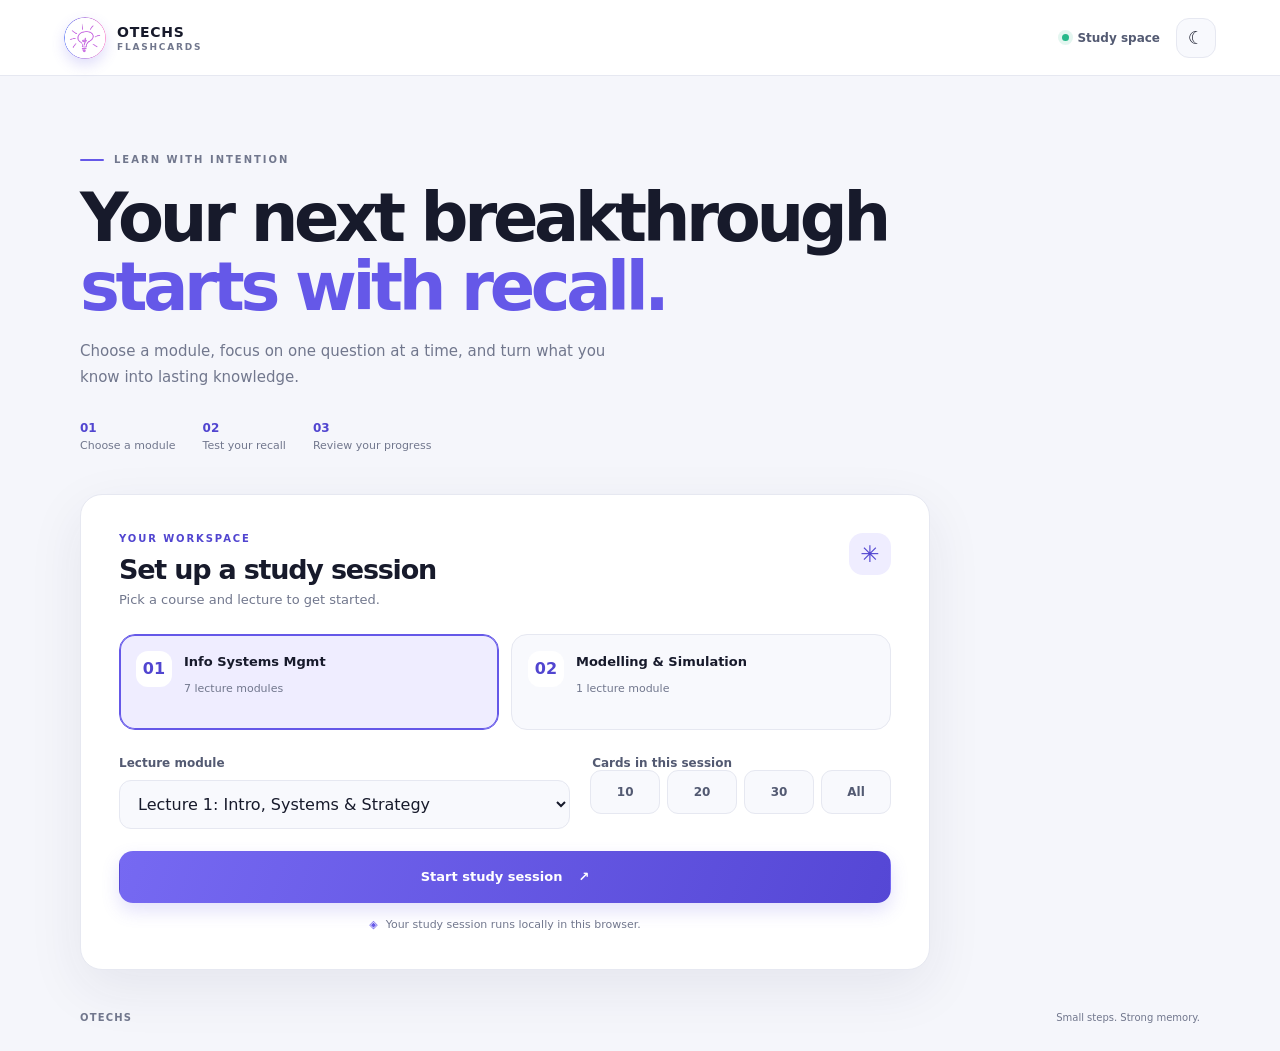
==== index.html @ 9819efbc "1s" ====
<!doctype html>
<html lang="en" data-theme="light">
<head>
  <meta charset="utf-8">
  <meta name="viewport" content="width=device-width, initial-scale=1">
  <meta name="color-scheme" content="light dark">
  <title>OTTECHIES Flashcards — Study dashboard</title>
  <link rel="icon" type="image/png" href="favicon.png">
  <link rel="stylesheet" href="css/shared.css">
  <link rel="stylesheet" href="css/setup.css">
  <!-- Keep your original course-data files in the project root. -->
  <script defer src="ism_lecture1.js"></script>
  <script defer src="mis_7102_lecture3.js"></script>
  <script defer src="ism_chapter1.js"></script>
  <script defer src="ism_chapter2.js"></script>
  <script defer src="ism_chapter3.js"></script>
  <script defer src="ism_chapter4.js"></script>
  <script defer src="ism_chapter5.js"></script>
  <script defer src="ism_chapter6.js"></script>
  <script defer src="js/theme.js"></script>
  <script defer src="js/setup.js"></script>
</head>
<body>
  <header class="topbar">
    <a class="brand" href="index.html" aria-label="OTTECHIES Flashcards home">
    <img src="OTTECHIES (1).jpg" alt="OTTECHIES Logo" class="brand-mark">
    <span class="brand-copy"><strong>OTECHS</strong><small>FLASHCARDS</small></span>
  </a>
    <div class="topbar-actions">
      <span class="status-chip"><span class="status-dot"></span> Study space</span>
      <button class="icon-button" type="button" data-theme-toggle aria-label="Switch color theme" title="Switch color theme"><span data-theme-icon>☾</span></button>
    </div>
  </header>

  <main class="page-shell">
    <section class="hero">
      <div class="eyebrow"><span class="eyebrow-line"></span> LEARN WITH INTENTION</div>
      <h1>Your next breakthrough<br><span>starts with recall.</span></h1>
      <p class="hero-copy">Choose a module, focus on one question at a time, and turn what you know into lasting knowledge.</p>
      <div class="hero-stats">
        <div><strong>01</strong><span>Choose a module</span></div>
        <div><strong>02</strong><span>Test your recall</span></div>
        <div><strong>03</strong><span>Review your progress</span></div>
      </div>
    </section>

    <section class="panel setup-panel" aria-labelledby="setup-title">
      <div class="section-heading">
        <div>
          <p class="section-kicker">YOUR WORKSPACE</p>
          <h2 id="setup-title">Set up a study session</h2>
          <p class="muted">Pick a course and lecture to get started.</p>
        </div>
        <span class="section-icon" aria-hidden="true">✳</span>
      </div>

      <div id="course-list" class="course-list" aria-label="Courses"></div>
      <p id="course-empty" class="notice" hidden>
        <strong>No course data found.</strong>
        Add your original <code>ism_lecture1.js</code> and <code>mis_7102_lecture3.js</code> files beside <code>index.html</code>. They should define <code>window.QUIZ_COURSES</code>, as in your original app.
      </p>

      <div class="form-grid">
        <label class="field">
          <span>Lecture module</span>
          <select id="lecture-select"><option value="">Select a course first</option></select>
        </label>
        <fieldset class="field deck-size-field">
          <legend>Cards in this session</legend>
          <div class="choice-row" id="deck-size-options">
            <button type="button" class="choice-button" data-count="10">10</button>
            <button type="button" class="choice-button" data-count="20">20</button>
            <button type="button" class="choice-button" data-count="30">30</button>
            <button type="button" class="choice-button" data-count="all">All</button>
          </div>
        </fieldset>
      </div>
      <button id="start-btn" class="primary-button" type="button" disabled>
        Start study session <span aria-hidden="true">↗</span>
      </button>
      <p class="privacy-note"><span aria-hidden="true">◈</span> Your study session runs locally in this browser.</p>
    </section>

    <footer class="page-footer"><span>OTECHS</span><span>Small steps. Strong memory.</span></footer>
  </main>
</body>
</html>
---- css/shared.css ----
:root {
  color-scheme: light;
  --bg: #f5f6fb;
  --surface: #ffffff;
  --surface-soft: #f8f9fd;
  --surface-raised: #ffffff;
  --text: #171a2b;
  --muted: #71778d;
  --muted-strong: #535a72;
  --border: #e6e8f1;
  --accent: #6558e8;
  --accent-hover: #5145d0;
  --accent-soft: #efedff;
  --accent-text: #5145d0;
  --shadow: 0 18px 55px rgba(35, 38, 77, .08);
  --shadow-small: 0 8px 24px rgba(35, 38, 77, .06);
  --green: #16856a;
  --green-soft: #e5f7f0;
  --amber: #b97818;
  --amber-soft: #fff4df;
  --red: #c34b63;
  --red-soft: #ffebef;
  --radius: 22px;
}
html[data-theme="dark"] {
  color-scheme: dark;
  --bg: #0d1020;
  --surface: #151a2d;
  --surface-soft: #1a2035;
  --surface-raised: #20263c;
  --text: #f1f3ff;
  --muted: #9aa3bd;
  --muted-strong: #c0c7dc;
  --border: #2c3450;
  --accent: #a59aff;
  --accent-hover: #b7afff;
  --accent-soft: #302b52;
  --accent-text: #c6bfff;
  --shadow: 0 18px 55px rgba(0, 0, 0, .25);
  --shadow-small: 0 8px 24px rgba(0, 0, 0, .18);
  --green: #64d7b0;
  --green-soft: #173b37;
  --amber: #f0bd66;
  --amber-soft: #44351e;
  --red: #ff91a5;
  --red-soft: #472532;
}
* { box-sizing: border-box; }
html { min-height: 100%; background: var(--bg); }
body { min-height: 100vh; margin: 0; color: var(--text); background: var(--bg); font-family: Inter, ui-sans-serif, system-ui, -apple-system, BlinkMacSystemFont, "Segoe UI", sans-serif; transition: background .2s, color .2s; }
button, select { font: inherit; }
button, a { -webkit-tap-highlight-color: transparent; }
button { cursor: pointer; }
a { color: inherit; text-decoration: none; }
button:focus-visible, a:focus-visible, select:focus-visible { outline: 3px solid var(--accent); outline-offset: 3px; }
.topbar {
  position: sticky;
  top: 0;
  z-index: 1000;
  height: 76px;
  padding: 0 clamp(18px, 5vw, 72px);
  display: flex;
  align-items: center;
  justify-content: space-between;
  border-bottom: 1px solid var(--border);
  background: var(--surface);
}
.brand { display: inline-flex; align-items: center; gap: 11px; }
.brand-mark {
  width: 42px;
  height: 42px;
  border-radius: 50%; /* Makes it a perfect circle */
  object-fit: cover;  /* Ensures the logo fills the circular frame without distortion */
  box-shadow: 0 6px 14px #6558e833;
  display: block;      /* Prevents extra inline white-space issues */
}
.brand-copy { display: grid; gap: 2px; }
.brand-copy strong { font-size: 14px; letter-spacing: .055em; }
.brand-copy small { color: var(--muted); font-size: 9px; letter-spacing: .2em; font-weight: 800; }
.topbar-actions { display: flex; align-items: center; gap: 16px; }
.status-chip { display: flex; align-items: center; gap: 8px; color: var(--muted-strong); font-size: 12px; font-weight: 650; }
.status-dot { width: 7px; height: 7px; border-radius: 50%; background: #27b88a; box-shadow: 0 0 0 4px #27b88a20; }
.icon-button { display: grid; place-items: center; width: 40px; height: 40px; border: 1px solid var(--border); border-radius: 13px; color: var(--text); background: var(--surface-soft); font-size: 18px; }
.icon-button:hover { border-color: var(--accent); }
.text-link { color: var(--muted-strong); font-size: 13px; font-weight: 700; }
.text-link:hover { color: var(--accent-text); }
.page-shell { width: min(1120px, calc(100% - 40px)); margin: 0 auto; }
.panel { background: var(--surface); border: 1px solid var(--border); border-radius: var(--radius); box-shadow: var(--shadow); }
.muted { color: var(--muted); }
.section-kicker { margin: 0 0 10px; color: var(--accent-text); font-size: 10px; letter-spacing: .19em; font-weight: 850; }
.section-heading { display: flex; justify-content: space-between; align-items: flex-start; gap: 20px; }
.section-heading h2 { margin: 0 0 7px; font-size: clamp(21px, 3vw, 27px); letter-spacing: -.045em; }
.section-heading p:not(.section-kicker) { margin: 0; font-size: 13px; }
.section-icon { display: grid; place-items: center; width: 42px; height: 42px; border-radius: 14px; color: var(--accent-text); background: var(--accent-soft); font-size: 23px; }
.primary-button, .secondary-button { display: inline-flex; align-items: center; justify-content: center; gap: 16px; min-height: 52px; padding: 0 22px; border-radius: 14px; font-size: 13px; font-weight: 800; transition: transform .15s, background .15s, border-color .15s; }
.primary-button { border: 1px solid transparent; color: #fff; background: linear-gradient(110deg, #7669f2, #5547d5); box-shadow: 0 8px 18px #6558e82e; }
.primary-button:hover:not(:disabled) { transform: translateY(-1px); background: linear-gradient(110deg, #6558e8, #493bc5); }
.primary-button:disabled { cursor: not-allowed; opacity: .45; box-shadow: none; }
.secondary-button { border: 1px solid var(--border); color: var(--text); background: var(--surface); }
.secondary-button:hover { border-color: var(--accent); }
.notice { margin: 22px 0 0; padding: 15px 17px; border: 1px solid var(--border); border-radius: 14px; color: var(--muted-strong); background: var(--surface-soft); font-size: 13px; line-height: 1.6; }
.notice code { color: var(--accent-text); }
[hidden] { display: none !important; }
@media (max-width: 640px) {
  .topbar { height: 66px; padding-inline: 16px; }
  .brand-mark { width: 38px; height: 38px; border-radius: 12px; }
  .status-chip { display: none; }
  .topbar-actions { gap: 10px; }
}
---- css/setup.css ----
.hero { padding: clamp(42px, 7vw, 78px) 0 42px; }
.eyebrow { display: flex; align-items: center; gap: 10px; color: var(--muted); font-size: 10px; letter-spacing: .2em; font-weight: 850; }
.eyebrow-line { width: 24px; height: 2px; border-radius: 2px; background: var(--accent); }
.hero h1 { margin: 19px 0 16px; font-size: clamp(38px, 6.3vw, 67px); line-height: 1.03; letter-spacing: -.065em; font-weight: 850; }
.hero h1 span, .results-hero h1 span { color: var(--accent); }
.hero-copy { max-width: 560px; margin: 0; color: var(--muted); font-size: 15px; line-height: 1.75; }
.hero-stats { display: flex; flex-wrap: wrap; gap: 27px; margin-top: 30px; }
.hero-stats div { display: grid; gap: 4px; }
.hero-stats strong { font-size: 12px; color: var(--accent-text); }
.hero-stats span { color: var(--muted); font-size: 11px; }
.setup-panel { max-width: 850px; padding: clamp(22px, 4vw, 38px); margin-bottom: 42px; }
.course-list { display: grid; grid-template-columns: repeat(auto-fit, minmax(190px, 1fr)); gap: 12px; margin: 27px 0 24px; }
.course-option { min-height: 96px; display: flex; align-items: flex-start; gap: 12px; padding: 16px; text-align: left; border: 1px solid var(--border); border-radius: 16px; color: var(--text); background: var(--surface-soft); transition: border-color .15s, background .15s, transform .15s; }
.course-option:hover { border-color: var(--accent); transform: translateY(-1px); }
.course-option.is-active { border-color: var(--accent); background: var(--accent-soft); box-shadow: inset 0 0 0 1px var(--accent); }
.course-symbol { flex: 0 0 36px; display: grid; place-items: center; width: 36px; height: 36px; border-radius: 12px; background: var(--surface); color: var(--accent-text); font-weight: 850; }
.course-option strong { display: block; margin: 2px 0 6px; font-size: 13px; line-height: 1.4; }
.course-option small { color: var(--muted); font-size: 11px; }
.form-grid { display: grid; grid-template-columns: minmax(0, 1.2fr) minmax(230px, .8fr); gap: 20px; margin: 26px 0 22px; }
.field { display: grid; align-content: start; gap: 10px; min-width: 0; margin: 0; padding: 0; border: 0; }
.field > span, .field legend { color: var(--muted-strong); font-size: 12px; font-weight: 750; }
.field select { width: 100%; min-height: 49px; padding: 0 14px; border: 1px solid var(--border); border-radius: 12px; color: var(--text); background: var(--surface-soft); }
.choice-row { display: flex; gap: 7px; }
.choice-button { flex: 1; min-height: 44px; border: 1px solid var(--border); border-radius: 11px; color: var(--muted-strong); background: var(--surface-soft); font-size: 12px; font-weight: 800; }
.choice-button:hover, .choice-button.is-selected { border-color: var(--accent); color: var(--accent-text); background: var(--accent-soft); }
.setup-panel > .primary-button { width: 100%; }
.privacy-note { display: flex; justify-content: center; align-items: center; gap: 8px; margin: 15px 0 0; color: var(--muted); font-size: 11px; }
.privacy-note span { color: var(--accent); }
.page-footer { display: flex; justify-content: space-between; padding: 0 0 28px; color: var(--muted); font-size: 10px; }
.page-footer span:first-child { font-weight: 850; letter-spacing: .12em; }
@media (max-width: 680px) { .form-grid { grid-template-columns: 1fr; } .hero-stats { gap: 17px; } .hero-copy { font-size: 14px; } }
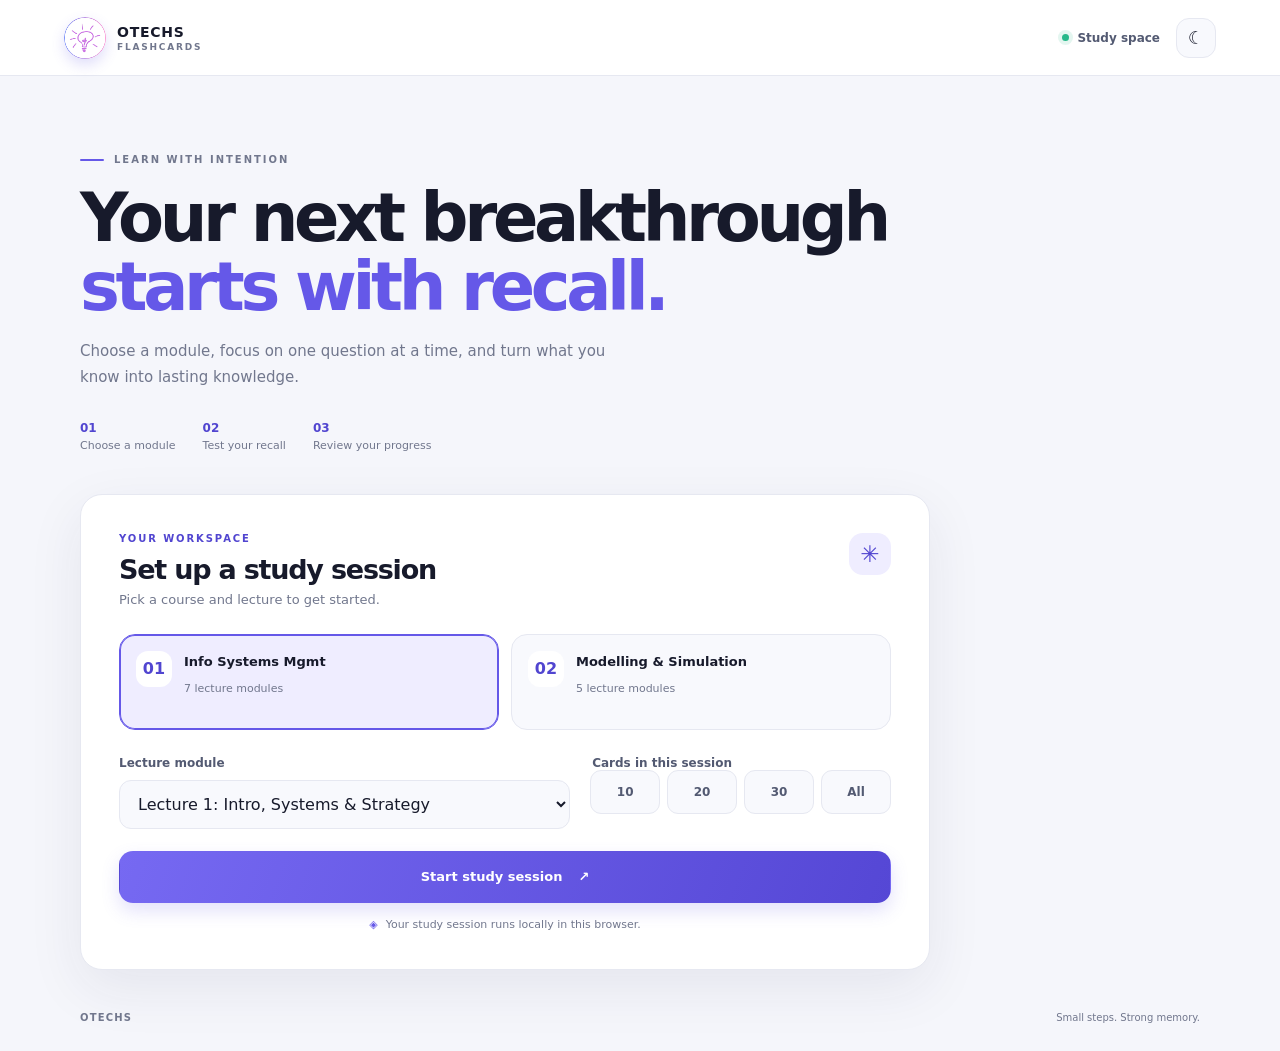
==== commit 185187d7: "monte-carlo" ====
--- a/index.html
+++ b/index.html
@@ -11,6 +11,10 @@
   <!-- Keep your original course-data files in the project root. -->
   <script defer src="ism_lecture1.js"></script>
   <script defer src="mis_7102_lecture3.js"></script>
+  <script defer src="mis_7102_cards_game.js"></script>
+  <script defer src="mis_7102_dice_game.js"></script>
+  <script defer src="mis_7102_lottery_game.js"></script>
+  <script defer src="mis_7102_roulette_game.js"></script>
   <script defer src="ism_chapter1.js"></script>
   <script defer src="ism_chapter2.js"></script>
   <script defer src="ism_chapter3.js"></script>
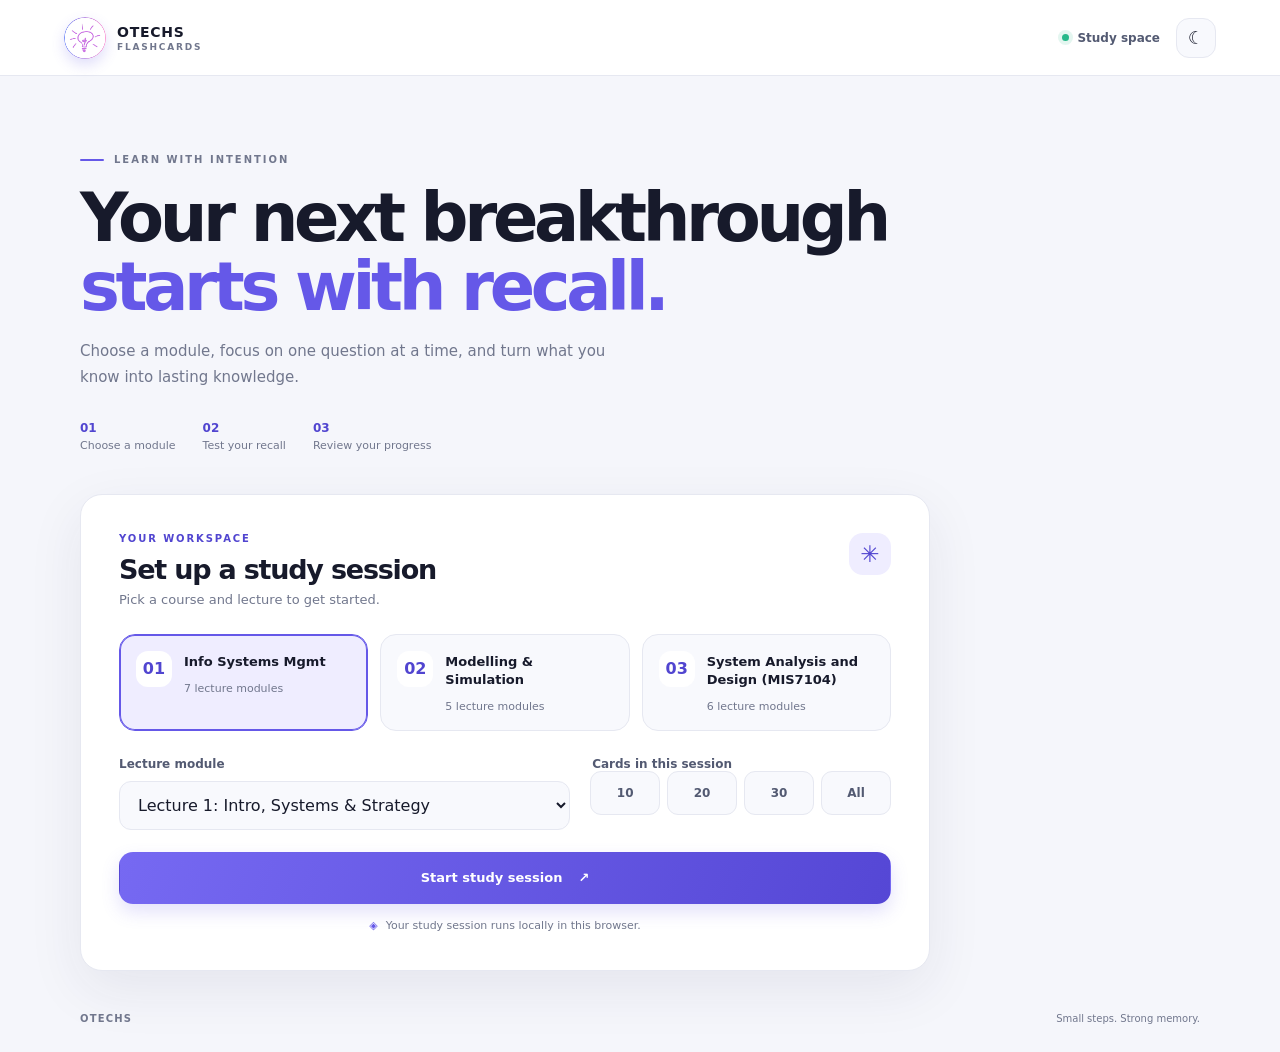
==== commit e7284cfd: "sad" ====
--- a/index.html
+++ b/index.html
@@ -10,26 +10,37 @@
   <link rel="stylesheet" href="css/setup.css">
   <!-- Keep your original course-data files in the project root. -->
   <script defer src="ism_lecture1.js"></script>
+  <script defer src="mis_7102_lecture1.js"></script>
+  <script defer src="mis_7102_lecture2.js"></script>
   <script defer src="mis_7102_lecture3.js"></script>
-  <script defer src="mis_7102_cards_game.js"></script>
+  <script defer src="mis_7102_lecture4.js"></script>
+  <script defer src="mis_7102_lecture6.js"></script>
+  <!-- <script defer src="mis_7102_cards_game.js"></script>
   <script defer src="mis_7102_dice_game.js"></script>
   <script defer src="mis_7102_lottery_game.js"></script>
-  <script defer src="mis_7102_roulette_game.js"></script>
+  <script defer src="mis_7102_roulette_game.js"></script> -->
   <script defer src="ism_chapter1.js"></script>
   <script defer src="ism_chapter2.js"></script>
   <script defer src="ism_chapter3.js"></script>
   <script defer src="ism_chapter4.js"></script>
   <script defer src="ism_chapter5.js"></script>
   <script defer src="ism_chapter6.js"></script>
+  <!-- System Analysis and Design (MIS7104) -->
+  <script defer src="sad_chapter1.js"></script>
+  <script defer src="sad_chapter2.js"></script>
+  <script defer src="sad_chapter3.js"></script>
+  <script defer src="sad_chapter4.js"></script>
+  <script defer src="sad_chapter5.js"></script>
+  <script defer src="sad_chapter6.js"></script>
   <script defer src="js/theme.js"></script>
   <script defer src="js/setup.js"></script>
 </head>
 <body>
   <header class="topbar">
     <a class="brand" href="index.html" aria-label="OTTECHIES Flashcards home">
-    <img src="OTTECHIES (1).jpg" alt="OTTECHIES Logo" class="brand-mark">
-    <span class="brand-copy"><strong>OTECHS</strong><small>FLASHCARDS</small></span>
-  </a>
+      <img src="OTTECHIES (1).jpg" alt="OTTECHIES Logo" class="brand-mark">
+      <span class="brand-copy"><strong>OTECHS</strong><small>FLASHCARDS</small></span>
+    </a>
     <div class="topbar-actions">
       <span class="status-chip"><span class="status-dot"></span> Study space</span>
       <button class="icon-button" type="button" data-theme-toggle aria-label="Switch color theme" title="Switch color theme"><span data-theme-icon>☾</span></button>
@@ -61,7 +72,7 @@
       <div id="course-list" class="course-list" aria-label="Courses"></div>
       <p id="course-empty" class="notice" hidden>
         <strong>No course data found.</strong>
-        Add your original <code>ism_lecture1.js</code> and <code>mis_7102_lecture3.js</code> files beside <code>index.html</code>. They should define <code>window.QUIZ_COURSES</code>, as in your original app.
+        Add your original <code>ism_lecture1.js</code>, <code>mis_7102_lecture3.js</code>, and <code>sad_chapter1.js</code> files beside <code>index.html</code>. They should define <code>window.QUIZ_COURSES</code>, as in your original app[cite: 36].
       </p>
 
       <div class="form-grid">
@@ -88,4 +99,4 @@
     <footer class="page-footer"><span>OTECHS</span><span>Small steps. Strong memory.</span></footer>
   </main>
 </body>
-</html>
+</html>
